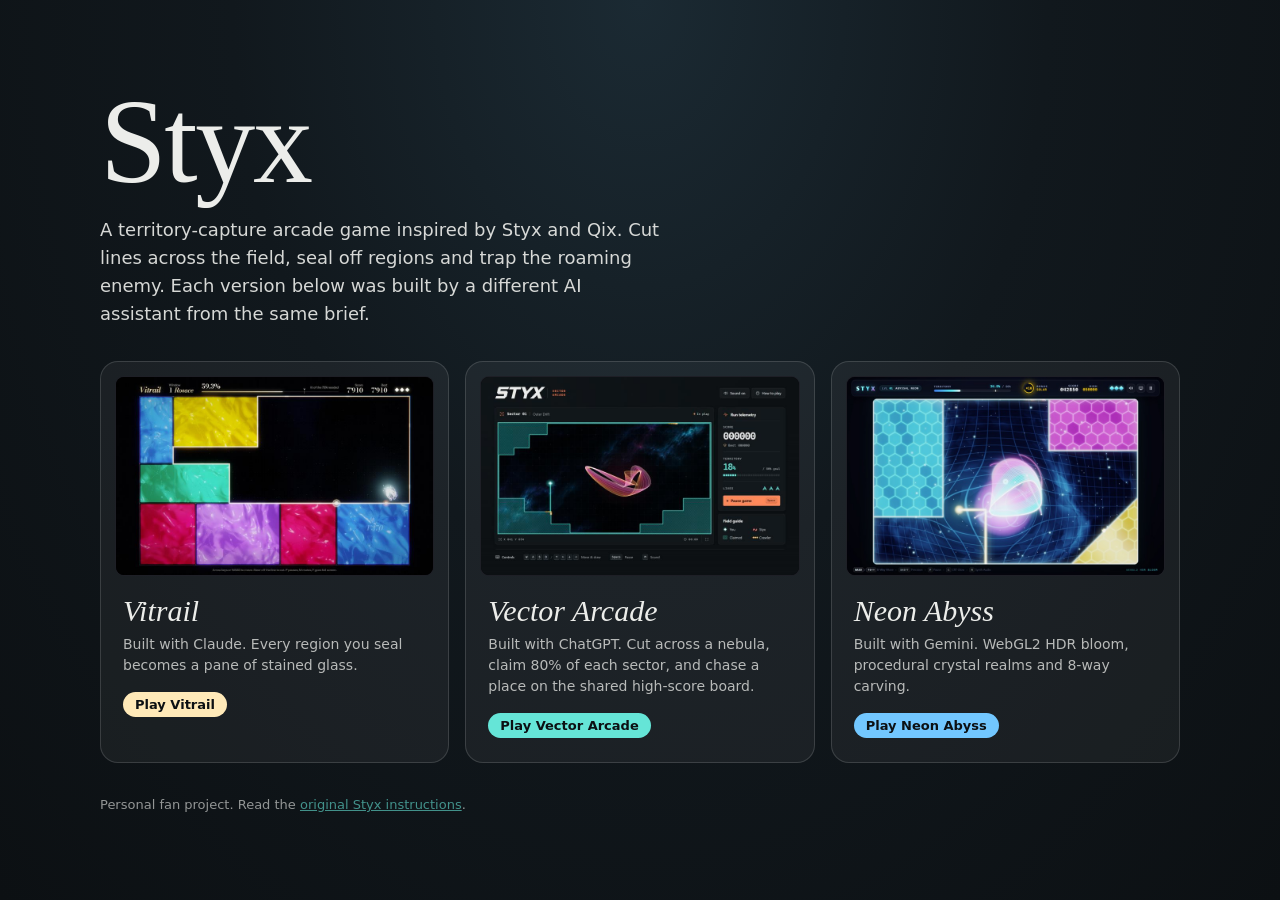
==== index.html @ 309d372e "Describe Vector Arcade and document shared score rankings" ====
<!doctype html>
<html lang="en">
<head>
<meta charset="utf-8">
<meta name="viewport" content="width=device-width,initial-scale=1">
<meta name="theme-color" content="#0c1013">
<title>Styx</title>
<style>
  :root{--ink:#0c1013;--paper:#ecedea;--teal:#65e5d7;--gold:#ffe9b8;--neon:#72c7ff}
  *{box-sizing:border-box}
  body{margin:0;min-height:100vh;display:grid;place-items:center;padding:32px 16px;color:var(--paper);
    font-family:system-ui,-apple-system,"Segoe UI",sans-serif;
    background:radial-gradient(ellipse at 50% 0%,#1b2a33 0%,#11181d 45%,var(--ink) 100%)}
  main{width:100%;max-width:1080px}
  h1{font-family:Georgia,"Times New Roman",serif;font-weight:400;font-size:clamp(56px,12vw,120px);line-height:.9;margin:0 0 20px;letter-spacing:-.02em}
  p.lede{max-width:560px;font-size:18px;line-height:1.55;margin:0 0 34px;opacity:.9}
  .grid{display:grid;grid-template-columns:repeat(auto-fit,minmax(240px,1fr));gap:16px}
  a.card{display:block;padding:14px 14px 24px;border-radius:18px;text-decoration:none;color:inherit;
    background:rgba(255,255,255,.05);border:1px solid rgba(255,255,255,.14);transition:transform .15s,background .15s,border-color .15s}
  a.card:hover,a.card:focus-visible{transform:translateY(-3px);background:rgba(255,255,255,.09);border-color:var(--teal);outline:none}
  a.card.claude:hover,a.card.claude:focus-visible{border-color:var(--gold)}
  a.card.gemini:hover,a.card.gemini:focus-visible{border-color:var(--neon)}
  .card img{display:block;width:100%;height:auto;aspect-ratio:8/5;object-fit:cover;border-radius:9px;margin-bottom:18px;
    border:1px solid rgba(255,255,255,.1);background:#05060d}
  .card h2{font-family:Georgia,serif;font-style:italic;font-weight:400;font-size:30px;margin:0 8px 6px}
  .card p{font-size:14px;line-height:1.5;margin:0 8px;opacity:.75}
  .tag{display:inline-block;margin:16px 8px 0;padding:5px 12px;border-radius:99px;font-size:13px;font-weight:600;background:var(--teal);color:var(--ink)}
  .claude .tag{background:var(--gold)}
  .gemini .tag{background:var(--neon)}
  footer{margin-top:34px;font-size:13px;opacity:.6}
  footer a{color:var(--teal)}
</style>
</head>
<body>
<main>
  <h1>Styx</h1>
  <p class="lede">A territory-capture arcade game inspired by Styx and Qix. Cut lines across the field, seal off regions and trap the roaming enemy. Each version below was built by a different AI assistant from the same brief.</p>
  <div class="grid">
    <a class="card claude" href="Claude/index.html">
      <img src="Claude/screenshot.jpg" width="800" height="500" alt="Vitrail in play: sealed panes of red, blue, yellow, green and violet stained glass around a dark area where the Wisp drifts">
      <h2>Vitrail</h2><p>Built with Claude. Every region you seal becomes a pane of stained glass.</p><span class="tag">Play Vitrail</span>
    </a>
    <a class="card" href="ChatGPT/index.html">
      <img src="ChatGPT/screenshot.jpg" width="800" height="500" alt="Vector Arcade in play: a cut in progress on a teal-bordered field, with the pink Styx swirling over a nebula and a score panel on the right">
      <h2>Vector Arcade</h2><p>Built with ChatGPT. Cut across a nebula, claim 80% of each sector, and chase a place on the shared high-score board.</p><span class="tag">Play Vector Arcade</span>
    </a>
    <a class="card gemini" href="Gemini/index.html">
      <img src="Gemini/screenshot.jpg" width="800" height="500" alt="Neon Abyss in play: cyan, magenta, and solar gold hexagonal crystal panels around a warped nebula grid where the iridescent Styx swirls near an active tether">
      <h2>Neon Abyss</h2><p>Built with Gemini. WebGL2 HDR bloom, procedural crystal realms and 8-way carving.</p><span class="tag">Play Neon Abyss</span>
    </a>
  </div>
  <footer>Personal fan project. Read the <a href="https://www.digger.org/styx/howplay.htm">original Styx instructions</a>.</footer>
</main>
</body>
</html>
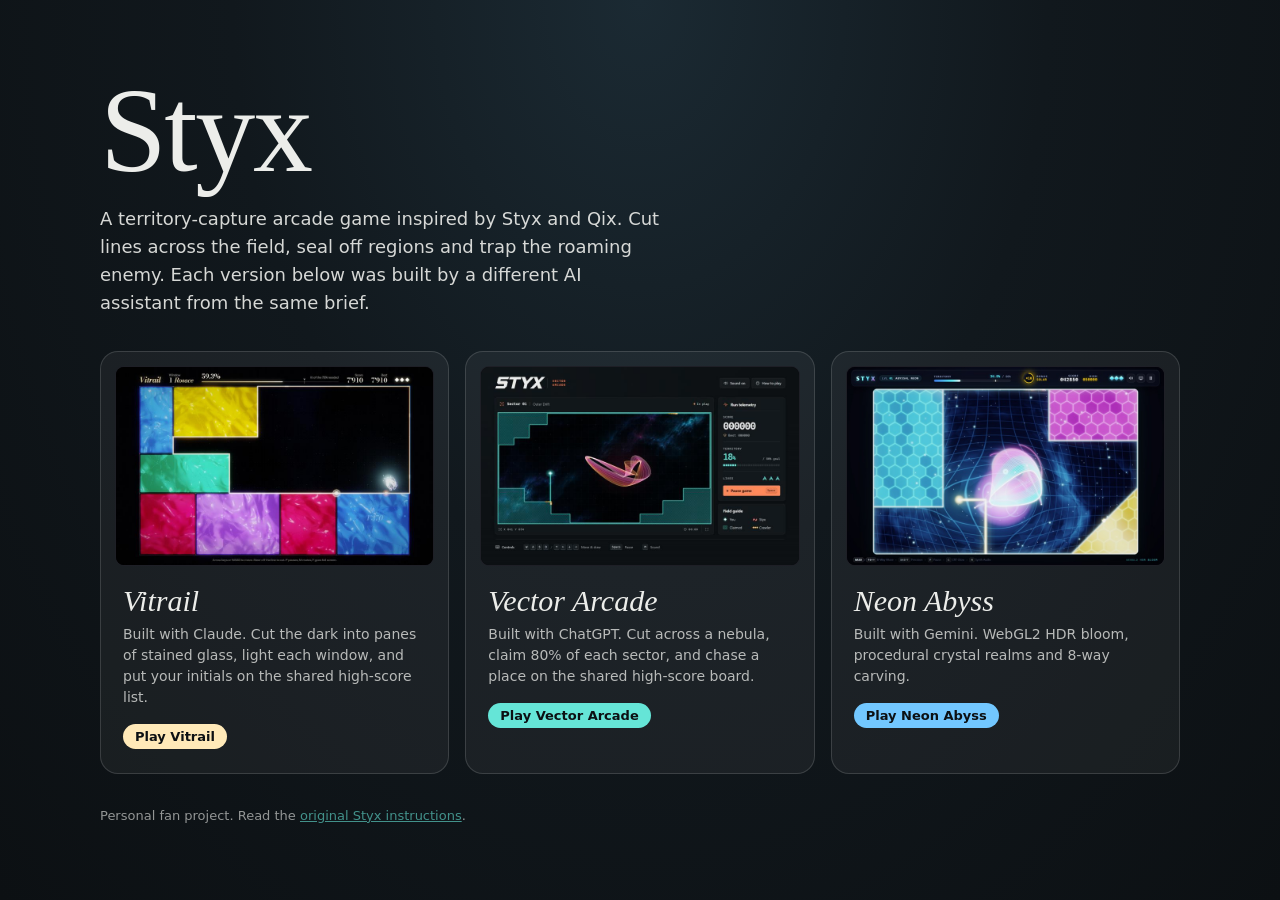
==== commit 42a69749: "Describe Vitrail's high scores on the main page, the landing page and the Claude page" ====
--- a/index.html
+++ b/index.html
@@ -38,7 +38,7 @@
   <div class="grid">
     <a class="card claude" href="Claude/index.html">
       <img src="Claude/screenshot.jpg" width="800" height="500" alt="Vitrail in play: sealed panes of red, blue, yellow, green and violet stained glass around a dark area where the Wisp drifts">
-      <h2>Vitrail</h2><p>Built with Claude. Every region you seal becomes a pane of stained glass.</p><span class="tag">Play Vitrail</span>
+      <h2>Vitrail</h2><p>Built with Claude. Cut the dark into panes of stained glass, light each window, and put your initials on the shared high-score list.</p><span class="tag">Play Vitrail</span>
     </a>
     <a class="card" href="ChatGPT/index.html">
       <img src="ChatGPT/screenshot.jpg" width="800" height="500" alt="Vector Arcade in play: a cut in progress on a teal-bordered field, with the pink Styx swirling over a nebula and a score panel on the right">
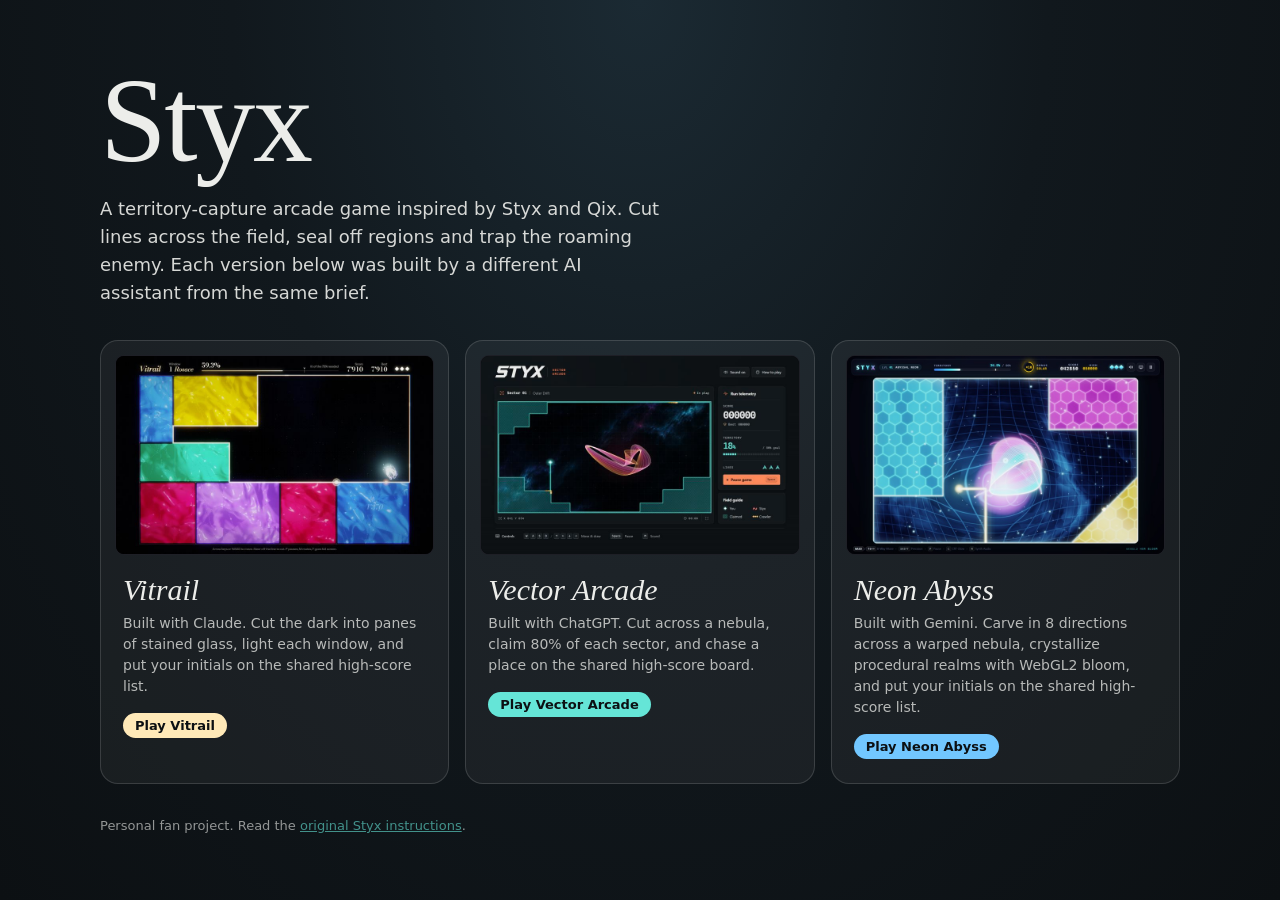
==== commit 6e68eb5b: "Gemini: add device and shared high scores, update landing page and docs" ====
--- a/index.html
+++ b/index.html
@@ -46,7 +46,7 @@
     </a>
     <a class="card gemini" href="Gemini/index.html">
       <img src="Gemini/screenshot.jpg" width="800" height="500" alt="Neon Abyss in play: cyan, magenta, and solar gold hexagonal crystal panels around a warped nebula grid where the iridescent Styx swirls near an active tether">
-      <h2>Neon Abyss</h2><p>Built with Gemini. WebGL2 HDR bloom, procedural crystal realms and 8-way carving.</p><span class="tag">Play Neon Abyss</span>
+      <h2>Neon Abyss</h2><p>Built with Gemini. Carve in 8 directions across a warped nebula, crystallize procedural realms with WebGL2 bloom, and put your initials on the shared high-score list.</p><span class="tag">Play Neon Abyss</span>
     </a>
   </div>
   <footer>Personal fan project. Read the <a href="https://www.digger.org/styx/howplay.htm">original Styx instructions</a>.</footer>
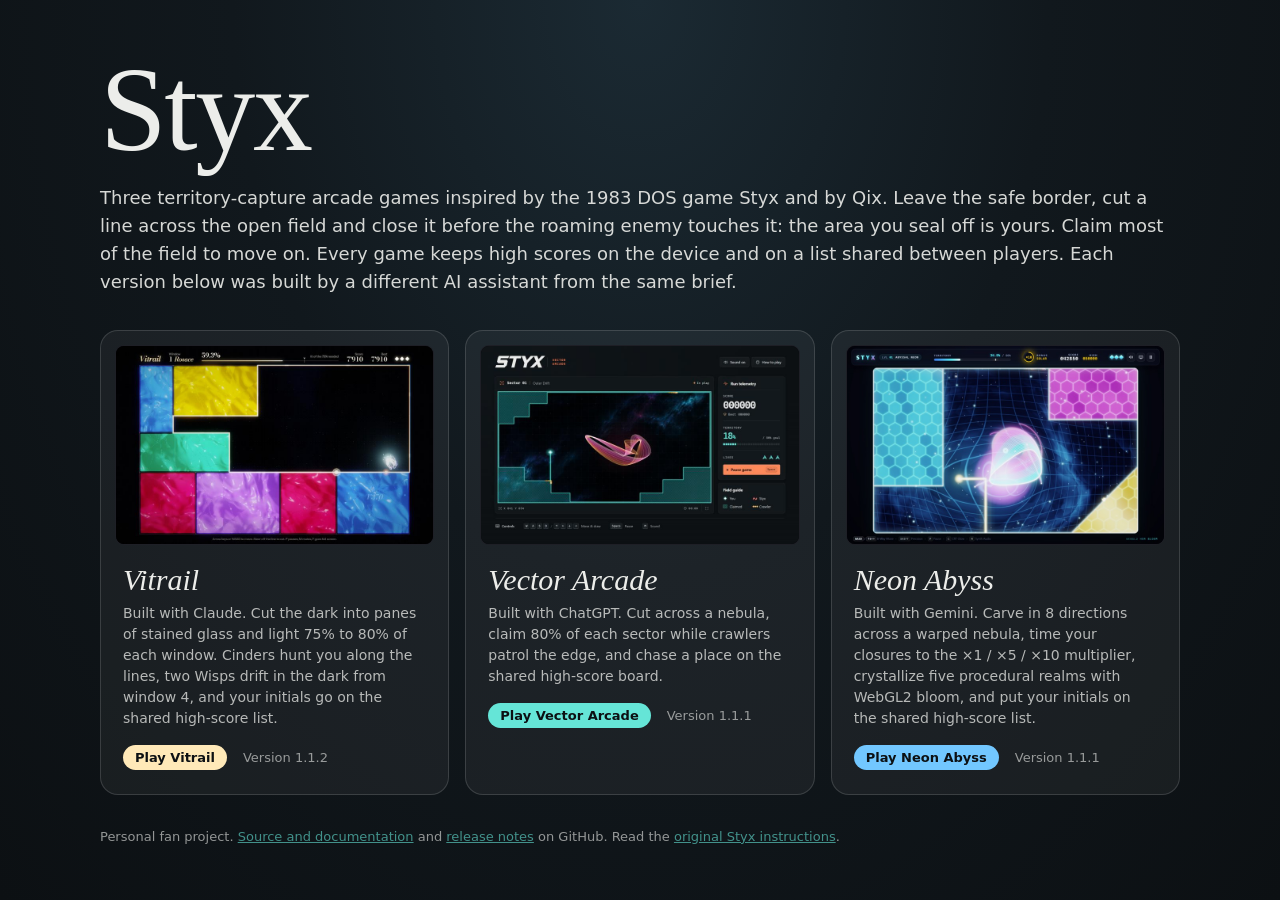
==== commit 1d0a918c: "Landing page: version numbers, GitHub links, updated texts, full-width introduction" ====
--- a/index.html
+++ b/index.html
@@ -4,6 +4,7 @@
 <meta charset="utf-8">
 <meta name="viewport" content="width=device-width,initial-scale=1">
 <meta name="theme-color" content="#0c1013">
+<link rel="icon" href="data:,">
 <title>Styx</title>
 <style>
   :root{--ink:#0c1013;--paper:#ecedea;--teal:#65e5d7;--gold:#ffe9b8;--neon:#72c7ff}
@@ -13,7 +14,7 @@
     background:radial-gradient(ellipse at 50% 0%,#1b2a33 0%,#11181d 45%,var(--ink) 100%)}
   main{width:100%;max-width:1080px}
   h1{font-family:Georgia,"Times New Roman",serif;font-weight:400;font-size:clamp(56px,12vw,120px);line-height:.9;margin:0 0 20px;letter-spacing:-.02em}
-  p.lede{max-width:560px;font-size:18px;line-height:1.55;margin:0 0 34px;opacity:.9}
+  p.lede{font-size:18px;line-height:1.55;margin:0 0 34px;opacity:.9}
   .grid{display:grid;grid-template-columns:repeat(auto-fit,minmax(240px,1fr));gap:16px}
   a.card{display:block;padding:14px 14px 24px;border-radius:18px;text-decoration:none;color:inherit;
     background:rgba(255,255,255,.05);border:1px solid rgba(255,255,255,.14);transition:transform .15s,background .15s,border-color .15s}
@@ -27,6 +28,7 @@
   .tag{display:inline-block;margin:16px 8px 0;padding:5px 12px;border-radius:99px;font-size:13px;font-weight:600;background:var(--teal);color:var(--ink)}
   .claude .tag{background:var(--gold)}
   .gemini .tag{background:var(--neon)}
+  .ver{display:inline-block;margin:6px 0 0 8px;font-size:13px;opacity:.6;white-space:nowrap}
   footer{margin-top:34px;font-size:13px;opacity:.6}
   footer a{color:var(--teal)}
 </style>
@@ -34,22 +36,22 @@
 <body>
 <main>
   <h1>Styx</h1>
-  <p class="lede">A territory-capture arcade game inspired by Styx and Qix. Cut lines across the field, seal off regions and trap the roaming enemy. Each version below was built by a different AI assistant from the same brief.</p>
+  <p class="lede">Three territory-capture arcade games inspired by the 1983 DOS game Styx and by Qix. Leave the safe border, cut a line across the open field and close it before the roaming enemy touches it: the area you seal off is yours. Claim most of the field to move on. Every game keeps high scores on the device and on a list shared between players. Each version below was built by a different AI assistant from the same brief.</p>
   <div class="grid">
     <a class="card claude" href="Claude/index.html">
       <img src="Claude/screenshot.jpg" width="800" height="500" alt="Vitrail in play: sealed panes of red, blue, yellow, green and violet stained glass around a dark area where the Wisp drifts">
-      <h2>Vitrail</h2><p>Built with Claude. Cut the dark into panes of stained glass, light each window, and put your initials on the shared high-score list.</p><span class="tag">Play Vitrail</span>
+      <h2>Vitrail</h2><p>Built with Claude. Cut the dark into panes of stained glass and light 75% to 80% of each window. Cinders hunt you along the lines, two Wisps drift in the dark from window 4, and your initials go on the shared high-score list.</p><span class="tag">Play Vitrail</span><span class="ver">Version 1.1.2</span>
     </a>
     <a class="card" href="ChatGPT/index.html">
       <img src="ChatGPT/screenshot.jpg" width="800" height="500" alt="Vector Arcade in play: a cut in progress on a teal-bordered field, with the pink Styx swirling over a nebula and a score panel on the right">
-      <h2>Vector Arcade</h2><p>Built with ChatGPT. Cut across a nebula, claim 80% of each sector, and chase a place on the shared high-score board.</p><span class="tag">Play Vector Arcade</span>
+      <h2>Vector Arcade</h2><p>Built with ChatGPT. Cut across a nebula, claim 80% of each sector while crawlers patrol the edge, and chase a place on the shared high-score board.</p><span class="tag">Play Vector Arcade</span><span class="ver">Version 1.1.1</span>
     </a>
     <a class="card gemini" href="Gemini/index.html">
       <img src="Gemini/screenshot.jpg" width="800" height="500" alt="Neon Abyss in play: cyan, magenta, and solar gold hexagonal crystal panels around a warped nebula grid where the iridescent Styx swirls near an active tether">
-      <h2>Neon Abyss</h2><p>Built with Gemini. Carve in 8 directions across a warped nebula, crystallize procedural realms with WebGL2 bloom, and put your initials on the shared high-score list.</p><span class="tag">Play Neon Abyss</span>
+      <h2>Neon Abyss</h2><p>Built with Gemini. Carve in 8 directions across a warped nebula, time your closures to the ×1 / ×5 / ×10 multiplier, crystallize five procedural realms with WebGL2 bloom, and put your initials on the shared high-score list.</p><span class="tag">Play Neon Abyss</span><span class="ver">Version 1.1.1</span>
     </a>
   </div>
-  <footer>Personal fan project. Read the <a href="https://www.digger.org/styx/howplay.htm">original Styx instructions</a>.</footer>
+  <footer>Personal fan project. <a href="https://github.com/iago-swi/styx">Source and documentation</a> and <a href="https://github.com/iago-swi/styx/releases">release notes</a> on GitHub. Read the <a href="https://www.digger.org/styx/howplay.htm">original Styx instructions</a>.</footer>
 </main>
 </body>
 </html>
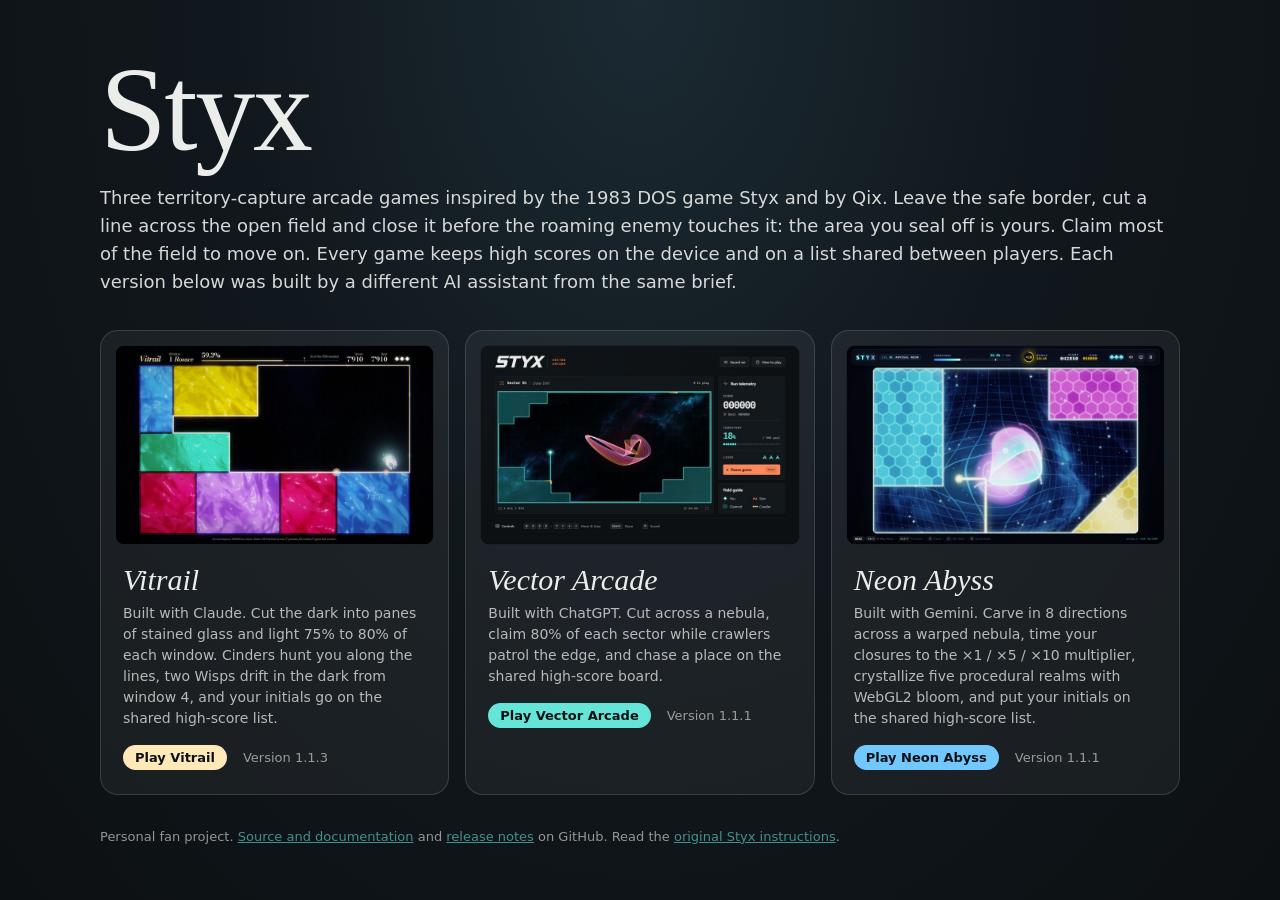
==== commit 4e7884c2: "Claude 1.1.3: a cut between two Wisps lights the smaller part; turns can be pressed early From windo" ====
--- a/index.html
+++ b/index.html
@@ -40,7 +40,7 @@
   <div class="grid">
     <a class="card claude" href="Claude/index.html">
       <img src="Claude/screenshot.jpg" width="800" height="500" alt="Vitrail in play: sealed panes of red, blue, yellow, green and violet stained glass around a dark area where the Wisp drifts">
-      <h2>Vitrail</h2><p>Built with Claude. Cut the dark into panes of stained glass and light 75% to 80% of each window. Cinders hunt you along the lines, two Wisps drift in the dark from window 4, and your initials go on the shared high-score list.</p><span class="tag">Play Vitrail</span><span class="ver">Version 1.1.2</span>
+      <h2>Vitrail</h2><p>Built with Claude. Cut the dark into panes of stained glass and light 75% to 80% of each window. Cinders hunt you along the lines, two Wisps drift in the dark from window 4, and your initials go on the shared high-score list.</p><span class="tag">Play Vitrail</span><span class="ver">Version 1.1.3</span>
     </a>
     <a class="card" href="ChatGPT/index.html">
       <img src="ChatGPT/screenshot.jpg" width="800" height="500" alt="Vector Arcade in play: a cut in progress on a teal-bordered field, with the pink Styx swirling over a nebula and a score panel on the right">
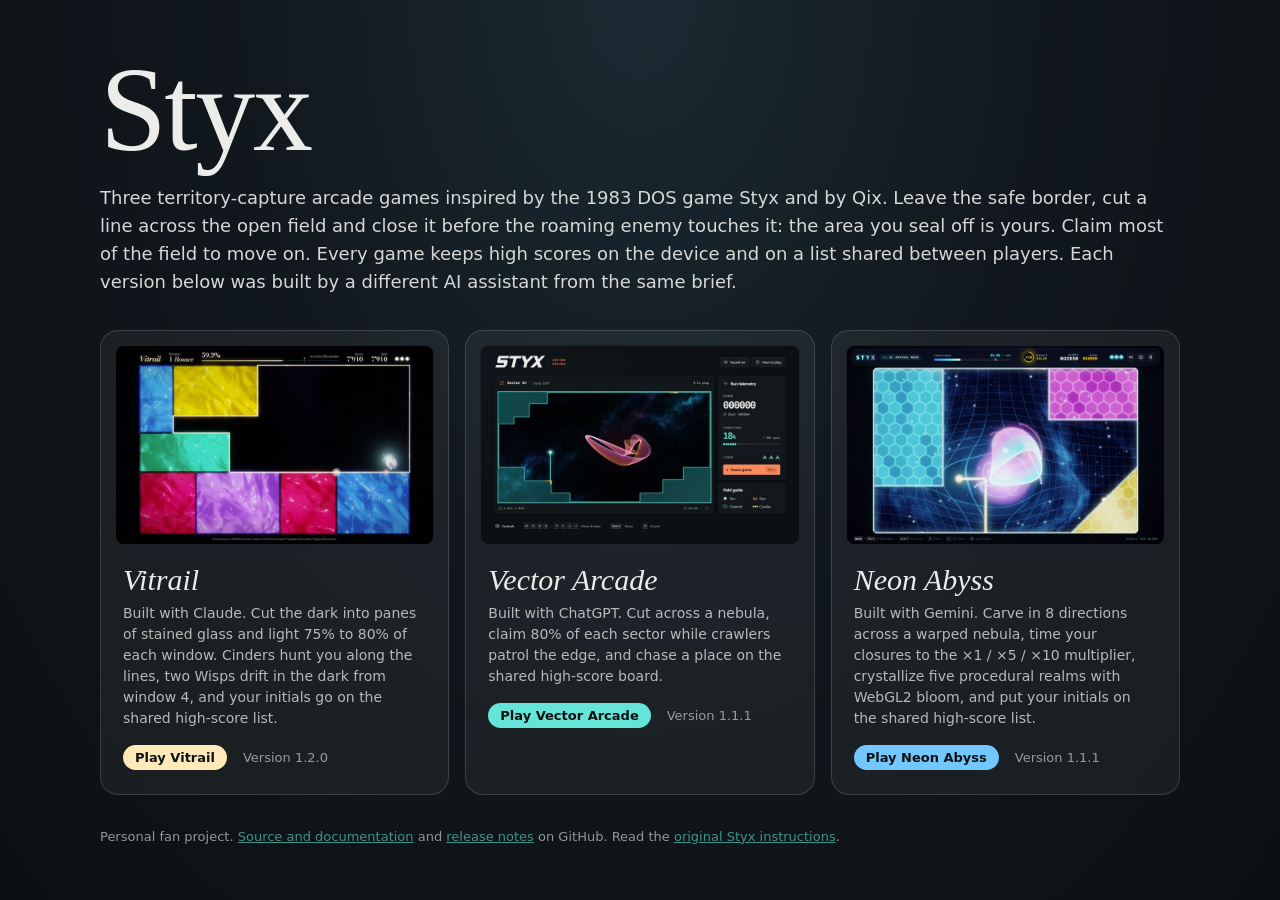
==== commit 2ebc4e0a: "Claude 1.2.0: touch buttons and a layout for phones On a touch screen three buttons next to the wind" ====
--- a/index.html
+++ b/index.html
@@ -40,7 +40,7 @@
   <div class="grid">
     <a class="card claude" href="Claude/index.html">
       <img src="Claude/screenshot.jpg" width="800" height="500" alt="Vitrail in play: sealed panes of red, blue, yellow, green and violet stained glass around a dark area where the Wisp drifts">
-      <h2>Vitrail</h2><p>Built with Claude. Cut the dark into panes of stained glass and light 75% to 80% of each window. Cinders hunt you along the lines, two Wisps drift in the dark from window 4, and your initials go on the shared high-score list.</p><span class="tag">Play Vitrail</span><span class="ver">Version 1.1.3</span>
+      <h2>Vitrail</h2><p>Built with Claude. Cut the dark into panes of stained glass and light 75% to 80% of each window. Cinders hunt you along the lines, two Wisps drift in the dark from window 4, and your initials go on the shared high-score list.</p><span class="tag">Play Vitrail</span><span class="ver">Version 1.2.0</span>
     </a>
     <a class="card" href="ChatGPT/index.html">
       <img src="ChatGPT/screenshot.jpg" width="800" height="500" alt="Vector Arcade in play: a cut in progress on a teal-bordered field, with the pink Styx swirling over a nebula and a score panel on the right">
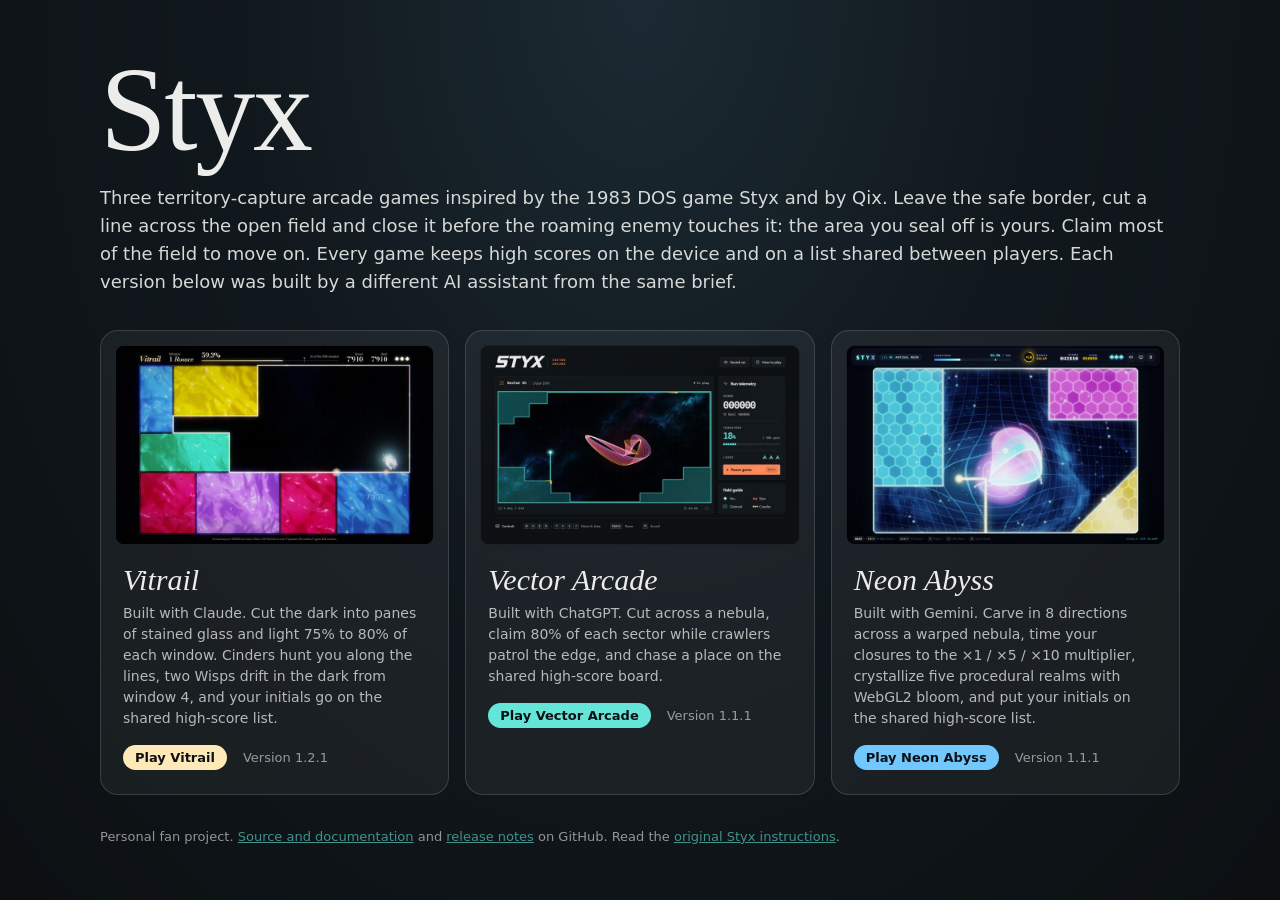
==== commit 910ee3ec: "Claude 1.2.1: title screen laid out for phones On an upright phone the window is on top and the text" ====
--- a/index.html
+++ b/index.html
@@ -40,7 +40,7 @@
   <div class="grid">
     <a class="card claude" href="Claude/index.html">
       <img src="Claude/screenshot.jpg" width="800" height="500" alt="Vitrail in play: sealed panes of red, blue, yellow, green and violet stained glass around a dark area where the Wisp drifts">
-      <h2>Vitrail</h2><p>Built with Claude. Cut the dark into panes of stained glass and light 75% to 80% of each window. Cinders hunt you along the lines, two Wisps drift in the dark from window 4, and your initials go on the shared high-score list.</p><span class="tag">Play Vitrail</span><span class="ver">Version 1.2.0</span>
+      <h2>Vitrail</h2><p>Built with Claude. Cut the dark into panes of stained glass and light 75% to 80% of each window. Cinders hunt you along the lines, two Wisps drift in the dark from window 4, and your initials go on the shared high-score list.</p><span class="tag">Play Vitrail</span><span class="ver">Version 1.2.1</span>
     </a>
     <a class="card" href="ChatGPT/index.html">
       <img src="ChatGPT/screenshot.jpg" width="800" height="500" alt="Vector Arcade in play: a cut in progress on a teal-bordered field, with the pink Styx swirling over a nebula and a score panel on the right">
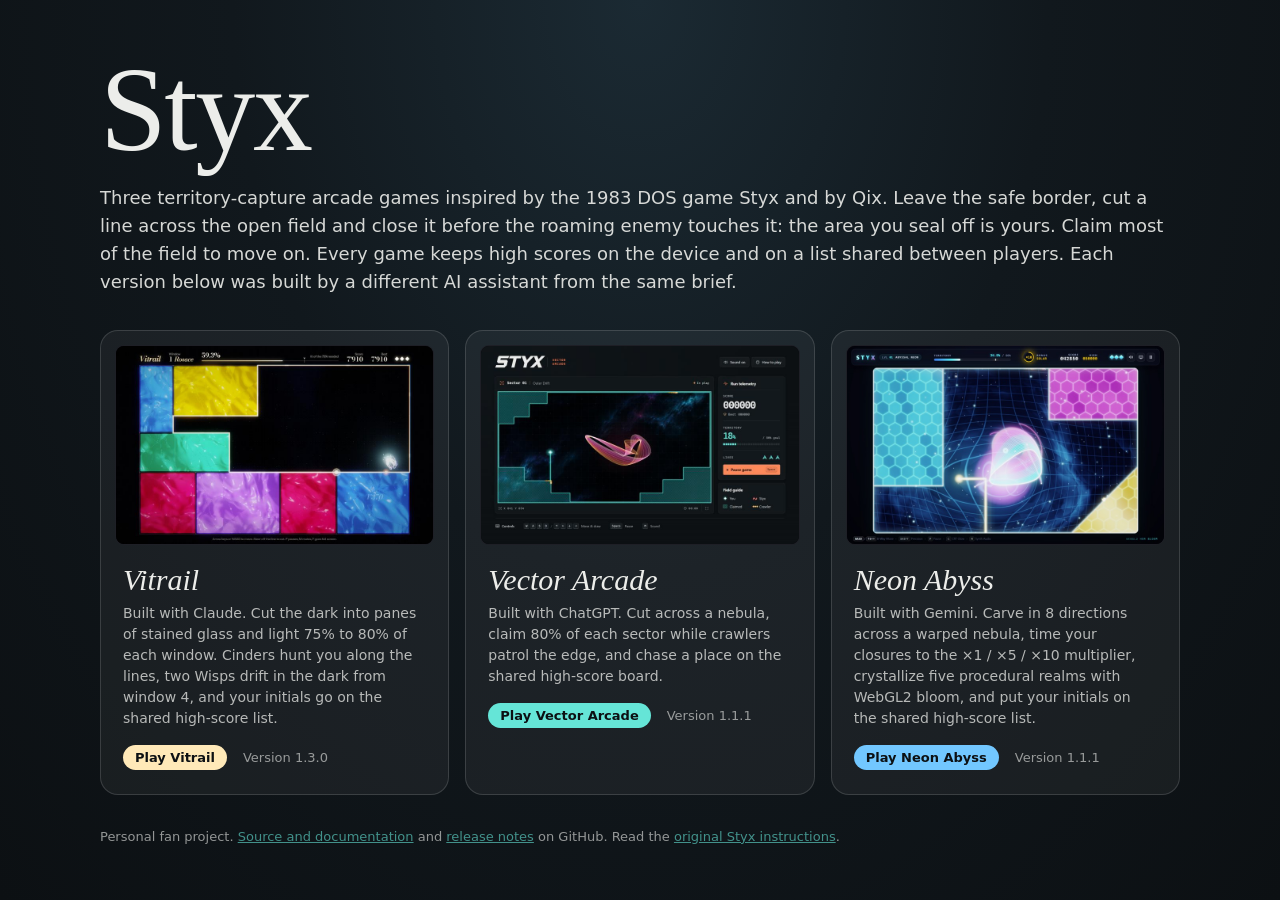
==== commit 9db8e2d3: "Claude 1.3.0: a Wisp sealed into a pane goes out" ====
--- a/index.html
+++ b/index.html
@@ -40,7 +40,7 @@
   <div class="grid">
     <a class="card claude" href="Claude/index.html">
       <img src="Claude/screenshot.jpg" width="800" height="500" alt="Vitrail in play: sealed panes of red, blue, yellow, green and violet stained glass around a dark area where the Wisp drifts">
-      <h2>Vitrail</h2><p>Built with Claude. Cut the dark into panes of stained glass and light 75% to 80% of each window. Cinders hunt you along the lines, two Wisps drift in the dark from window 4, and your initials go on the shared high-score list.</p><span class="tag">Play Vitrail</span><span class="ver">Version 1.2.1</span>
+      <h2>Vitrail</h2><p>Built with Claude. Cut the dark into panes of stained glass and light 75% to 80% of each window. Cinders hunt you along the lines, two Wisps drift in the dark from window 4, and your initials go on the shared high-score list.</p><span class="tag">Play Vitrail</span><span class="ver">Version 1.3.0</span>
     </a>
     <a class="card" href="ChatGPT/index.html">
       <img src="ChatGPT/screenshot.jpg" width="800" height="500" alt="Vector Arcade in play: a cut in progress on a teal-bordered field, with the pink Styx swirling over a nebula and a score panel on the right">
